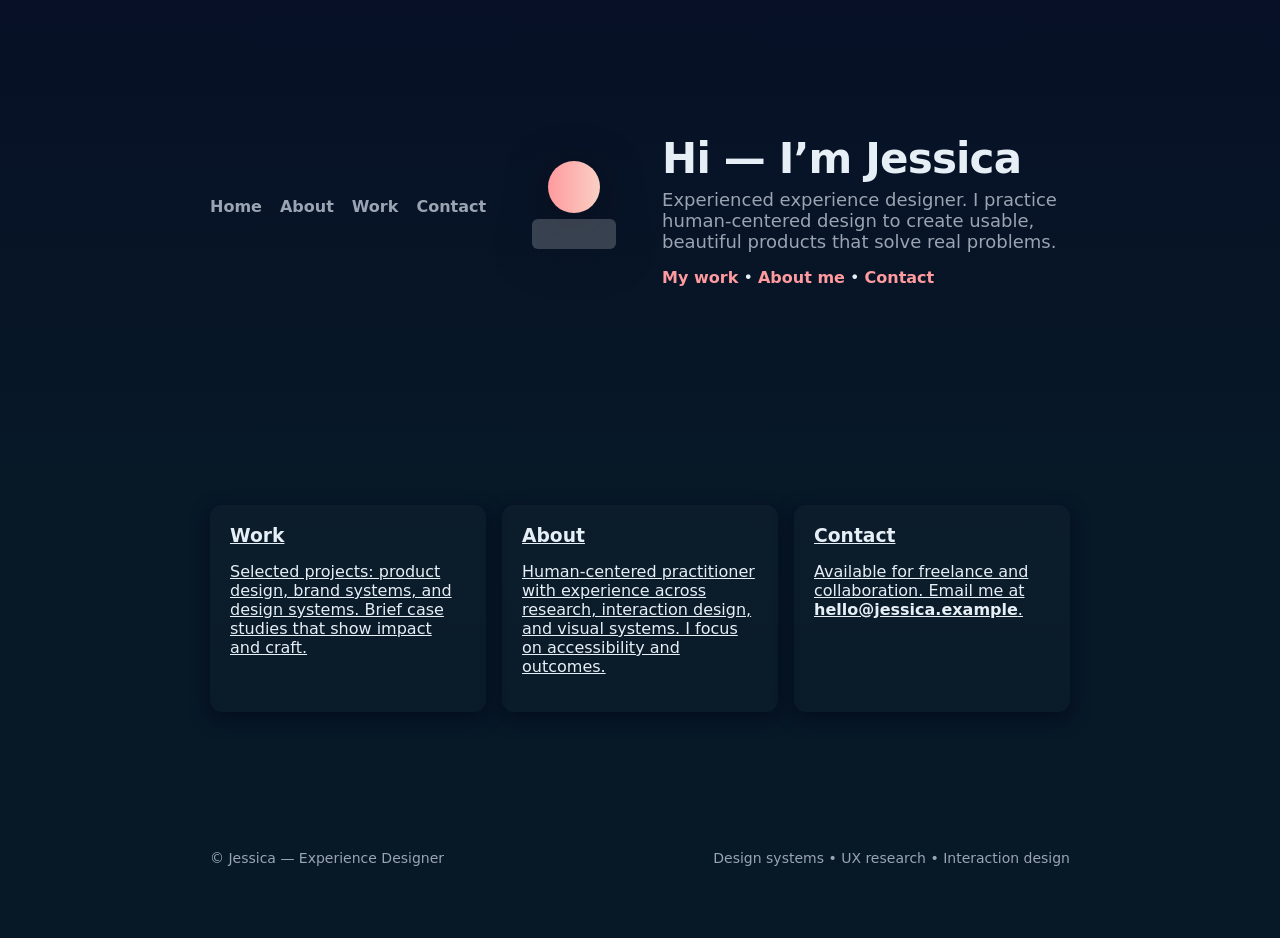
==== index.html @ 0a47e585 "first commit" ====
<!doctype html>
<html lang="en">
<head>
  <meta charset="utf-8">
  <meta name="viewport" content="width=device-width,initial-scale=1">
  <title>Jessica — Designer</title>
  <link rel="stylesheet" href="css/style.css">
</head>
<body>
  <header class="hero">
    <div class="container">
      <nav class="topnav" aria-label="Primary">
        <a href="index.html">Home</a>
        <a href="about.html">About</a>
        <a href="work.html">Work</a>
        <a href="contact.html">Contact</a>
      </nav>
      <div class="avatar" aria-hidden="true">
        <svg viewBox="0 0 120 120" xmlns="http://www.w3.org/2000/svg">
          <defs>
            <linearGradient id="g" x1="0" x2="1">
              <stop offset="0" stop-color="#ff9a9e"/>
              <stop offset="1" stop-color="#fad0c4"/>
            </linearGradient>
          </defs>
          <circle cx="60" cy="40" r="26" fill="url(#g)" />
          <rect x="18" y="72" width="84" height="30" rx="6" fill="#fff3" />
        </svg>
      </div>
      <div>
        <h1>Hi — I’m Jessica</h1>
        <p class="lead">Experienced experience designer. I practice human-centered design to create usable, beautiful products that solve real problems.</p>
        <p class="cta"><a href="work.html">My work</a>  •  <a href="about.html">About me</a>  •  <a href="contact.html">Contact</a></p>
      </div>
    </div>
  </header>

  <main class="container">
    <section class="grid">
      <a class="card" href="work.html">
        <h3>Work</h3>
        <p>Selected projects: product design, brand systems, and design systems. Brief case studies that show impact and craft.</p>
      </a>
      <a class="card" href="about.html">
        <h3>About</h3>
        <p>Human-centered practitioner with experience across research, interaction design, and visual systems. I focus on accessibility and outcomes.</p>
      </a>
      <a class="card" href="contact.html">
        <h3>Contact</h3>
        <p>Available for freelance and collaboration. Email me at <strong>hello@jessica.example</strong>.</p>
      </a>
    </section>
  </main>

  <footer class="footer">
    <div class="container">
      <div style="display:flex;justify-content:space-between;align-items:center;gap:12px;flex-wrap:wrap">
        <div>© Jessica — Experience Designer</div>
        <div style="color:var(--muted)">Design systems • UX research • Interaction design</div>
      </div>
    </div>
  </footer>
</body>
</html>
---- css/style.css ----
:root{
  --bg:#0f1724;
  --card:#0b1220;
  --accent1:#ff9a9e;
  --accent2:#fad0c4;
  --muted: #9aa4b2;
  --glass: rgba(255,255,255,0.04);
  --radius:14px;
}
*{box-sizing:border-box}
body{
  margin:0; font-family: Inter, -apple-system, system-ui, "Segoe UI", Roboto, "Helvetica Neue", Arial;
  background: linear-gradient(180deg,#071026 0%, #071827 50%);
  color:#e6eef6; -webkit-font-smoothing:antialiased;
}
.container{max-width:900px;margin:0 auto;padding:48px 20px}
.topnav{display:flex;gap:18px;justify-content:center;margin-bottom:18px}
.topnav a{color:var(--muted);text-decoration:none;font-weight:600}
.hero{padding:80px 0 40px; text-align:center}
.hero .avatar{width:120px;height:120px;margin:0 auto 18px;filter:drop-shadow(0 8px 20px rgba(10,10,20,0.6))}
h1{font-size:42px;margin:6px 0 6px;letter-spacing:-0.02em}
.lead{color:var(--muted);font-size:18px;margin:0 0 14px}
.cta a{color:var(--accent1);text-decoration:none;font-weight:600}
.card{background:linear-gradient(180deg,rgba(255,255,255,0.02),rgba(255,255,255,0.01));padding:20px;border-radius:12px;margin:18px 0;box-shadow:0 6px 18px rgba(2,6,23,0.6)}
.grid{display:grid;grid-template-columns:repeat(auto-fit,minmax(240px,1fr));gap:16px;margin-top:8px}
.card h3{margin:0 0 6px}
.footer{padding:24px 0;text-align:center;color:var(--muted);font-size:14px}
a{color:inherit}
@media(min-width:900px){
  .hero{display:flex;align-items:center;gap:28px;text-align:left;padding:80px 0}
  .hero .container{display:flex;align-items:center;gap:28px}
  .avatar{flex:0 0 120px}
  .topnav{justify-content:flex-start}
}
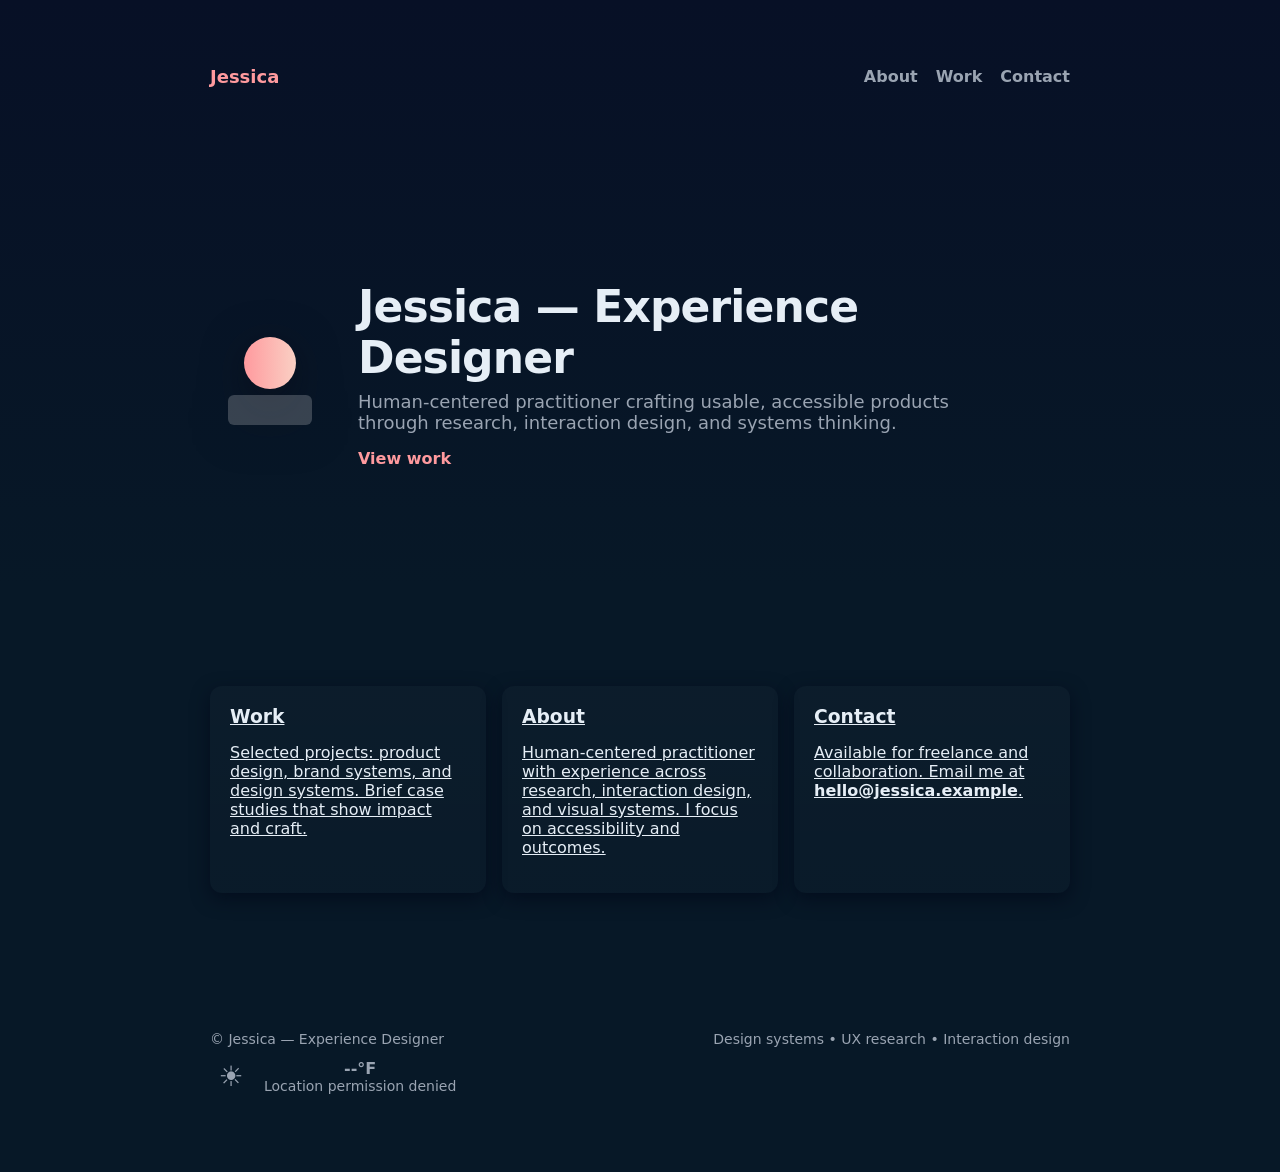
==== commit f07ceac5: "Added weather widget with geolocation and current weather display to the footer" ====
--- a/index.html
+++ b/index.html
@@ -7,14 +7,19 @@
   <link rel="stylesheet" href="css/style.css">
 </head>
 <body>
-  <header class="hero">
+  <nav class="topnav" aria-label="Primary">
     <div class="container">
-      <nav class="topnav" aria-label="Primary">
-        <a href="index.html">Home</a>
+      <a class="logo" href="index.html">Jessica</a>
+      <div class="links">
         <a href="about.html">About</a>
         <a href="work.html">Work</a>
         <a href="contact.html">Contact</a>
-      </nav>
+      </div>
+    </div>
+  </nav>
+
+  <header class="hero">
+    <div class="container hero-inner">
       <div class="avatar" aria-hidden="true">
         <svg viewBox="0 0 120 120" xmlns="http://www.w3.org/2000/svg">
           <defs>
@@ -27,10 +32,10 @@
           <rect x="18" y="72" width="84" height="30" rx="6" fill="#fff3" />
         </svg>
       </div>
-      <div>
-        <h1>Hi — I’m Jessica</h1>
-        <p class="lead">Experienced experience designer. I practice human-centered design to create usable, beautiful products that solve real problems.</p>
-        <p class="cta"><a href="work.html">My work</a>  •  <a href="about.html">About me</a>  •  <a href="contact.html">Contact</a></p>
+      <div class="hero-copy">
+        <h1>Jessica — Experience Designer</h1>
+        <p class="lead">Human-centered practitioner crafting usable, accessible products through research, interaction design, and systems thinking.</p>
+        <p class="cta"><a href="work.html">View work</a></p>
       </div>
     </div>
   </header>
@@ -58,7 +63,96 @@
         <div>© Jessica — Experience Designer</div>
         <div style="color:var(--muted)">Design systems • UX research • Interaction design</div>
       </div>
+      <div class="footer-weather" style="margin-top:12px">
+        <div class="weather-card" style="margin:0">
+          <div class="weather-content">
+            <div class="weather-emoji" id="weather-emoji" aria-hidden="true">☀️</div>
+            <div class="weather-details">
+              <div class="temp" id="weather-temp">--°F</div>
+              <div class="cond" id="weather-cond">Loading…</div>
+            </div>
+          </div>
+          <div class="weather-note" id="weather-note">Allow location to see local conditions.</div>
+        </div>
+      </div>
     </div>
   </footer>
+
+  <script>
+  // Weather widget using Open-Meteo (no API key). Uses browser geolocation.
+  (function(){
+    const tempEl = document.getElementById('weather-temp');
+    const condEl = document.getElementById('weather-cond');
+    const emojiEl = document.getElementById('weather-emoji');
+    const noteEl = document.getElementById('weather-note');
+
+    const codeMap = {
+      // open-meteo weathercode -> {emoji,label}
+      0: ['☀️','clear sky'],
+      1: ['🌤️','mainly clear'],
+      2: ['⛅','partly cloudy'],
+      3: ['☁️','overcast'],
+      45: ['🌫️','fog'],
+      48: ['🌫️','depositing rime fog'],
+      51: ['🌦️','light drizzle'],
+      53: ['🌦️','moderate drizzle'],
+      55: ['🌧️','dense drizzle'],
+      56: ['🌧️','light freezing drizzle'],
+      57: ['🌧️','dense freezing drizzle'],
+      61: ['🌧️','slight rain'],
+      63: ['🌧️','moderate rain'],
+      65: ['🌧️','heavy rain'],
+      66: ['🥶','light freezing rain'],
+      67: ['🥶','heavy freezing rain'],
+      71: ['🌨️','slight snow'],
+      73: ['🌨️','moderate snow'],
+      75: ['🌨️','heavy snow'],
+      77: ['🌨️','snow grains'],
+      80: ['🌦️','rain showers'],
+      81: ['🌧️','moderate showers'],
+      82: ['⛈️','violent showers'],
+      85: ['🌨️','slight snow showers'],
+      86: ['🌨️','heavy snow showers'],
+      95: ['⛈️','thunderstorm'],
+      96: ['⛈️','thunderstorm with slight hail'],
+      99: ['⛈️','thunderstorm with heavy hail']
+    };
+
+    function setWeather({temp,code}){
+      tempEl.textContent = Math.round(temp) + '°F';
+      const info = codeMap[code] || ['🌈','weather'];
+      emojiEl.textContent = info[0];
+      emojiEl.setAttribute('role','img');
+      emojiEl.setAttribute('aria-label', info[1]);
+      condEl.textContent = info[1];
+      noteEl.textContent = '';
+    }
+
+    function setError(msg){
+      condEl.textContent = msg;
+      noteEl.textContent = '';
+    }
+
+    if(!('geolocation' in navigator)){
+      setError('Geolocation not supported');
+    } else {
+      navigator.geolocation.getCurrentPosition(async pos=>{
+        const lat = pos.coords.latitude;
+        const lon = pos.coords.longitude;
+        try{
+          const url = `https://api.open-meteo.com/v1/forecast?latitude=${lat}&longitude=${lon}&current_weather=true&temperature_unit=fahrenheit&timezone=auto`;
+          const res = await fetch(url);
+          if(!res.ok) throw new Error('Weather fetch failed');
+          const data = await res.json();
+          if(data && data.current_weather){
+            setWeather({temp: data.current_weather.temperature, code: data.current_weather.weathercode});
+          } else {
+            setError('No weather data');
+          }
+        }catch(e){ setError('Weather unavailable'); }
+      }, err=>{ setError('Location permission denied'); });
+    }
+  })();
+  </script>
 </body>
 </html>
--- a/css/style.css
+++ b/css/style.css
@@ -14,21 +14,39 @@
   color:#e6eef6; -webkit-font-smoothing:antialiased;
 }
 .container{max-width:900px;margin:0 auto;padding:48px 20px}
-.topnav{display:flex;gap:18px;justify-content:center;margin-bottom:18px}
-.topnav a{color:var(--muted);text-decoration:none;font-weight:600}
-.hero{padding:80px 0 40px; text-align:center}
-.hero .avatar{width:120px;height:120px;margin:0 auto 18px;filter:drop-shadow(0 8px 20px rgba(10,10,20,0.6))}
+.topnav{background:transparent;padding:18px 0}
+.topnav .container{display:flex;align-items:center;justify-content:space-between}
+.topnav .logo{color:var(--accent1);font-weight:700;text-decoration:none;font-size:18px}
+.topnav .links{display:flex;gap:18px}
+.topnav .links a{color:var(--muted);text-decoration:none;font-weight:600}
+h1{font-size:42px;margin:6px 0 6px;letter-spacing:-0.02em}
+.hero{padding:60px 0 40px}
+.hero-inner{display:flex;align-items:center;gap:28px}
+.hero .avatar{width:120px;height:120px;margin:0;filter:drop-shadow(0 8px 20px rgba(10,10,20,0.6))}
+.hero-copy{max-width:620px}
+.hero-copy h1{font-size:44px;margin:0 0 8px}
 h1{font-size:42px;margin:6px 0 6px;letter-spacing:-0.02em}
 .lead{color:var(--muted);font-size:18px;margin:0 0 14px}
 .cta a{color:var(--accent1);text-decoration:none;font-weight:600}
 .card{background:linear-gradient(180deg,rgba(255,255,255,0.02),rgba(255,255,255,0.01));padding:20px;border-radius:12px;margin:18px 0;box-shadow:0 6px 18px rgba(2,6,23,0.6)}
+.weather-card{max-width:360px}
+.weather-content{display:flex;align-items:center;gap:12px}
+.weather-emoji{font-size:40px;flex:0 0 56px}
+.weather-details .temp{font-size:20px;font-weight:700}
+.weather-details .cond{color:var(--muted);font-size:14px}
+.weather-note{margin-top:10px;color:var(--muted);font-size:13px}
+
+/* Footer weather compact */
+.footer .footer-weather .weather-card{background:transparent;box-shadow:none;padding:0}
+.footer .weather-emoji{font-size:28px;flex:0 0 42px}
+.footer .weather-details .temp{font-size:16px}
+.footer .weather-note{margin-top:6px;font-size:12px}
 .grid{display:grid;grid-template-columns:repeat(auto-fit,minmax(240px,1fr));gap:16px;margin-top:8px}
 .card h3{margin:0 0 6px}
 .footer{padding:24px 0;text-align:center;color:var(--muted);font-size:14px}
 a{color:inherit}
 @media(min-width:900px){
-  .hero{display:flex;align-items:center;gap:28px;text-align:left;padding:80px 0}
-  .hero .container{display:flex;align-items:center;gap:28px}
+  .hero{padding:80px 0}
+  .hero-inner{align-items:center}
   .avatar{flex:0 0 120px}
-  .topnav{justify-content:flex-start}
 }
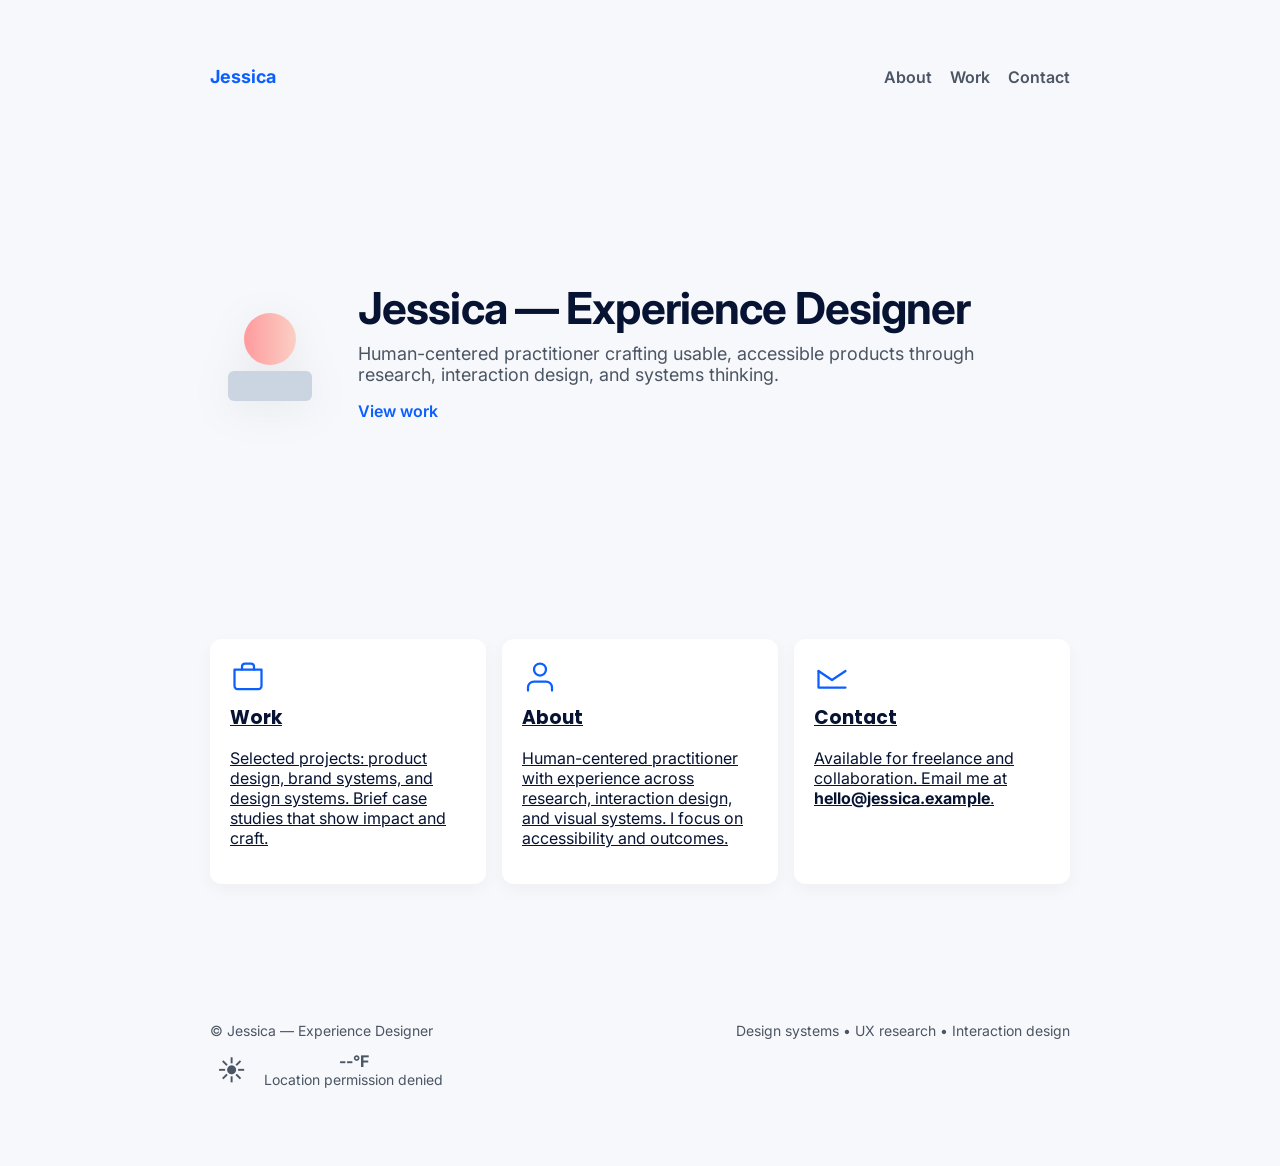
==== commit 49b4fb0e: "Updated the color scheme and added icons to widgets." ====
--- a/index.html
+++ b/index.html
@@ -4,6 +4,9 @@
   <meta charset="utf-8">
   <meta name="viewport" content="width=device-width,initial-scale=1">
   <title>Jessica — Designer</title>
+  <link rel="preconnect" href="https://fonts.googleapis.com">
+  <link rel="preconnect" href="https://fonts.gstatic.com" crossorigin>
+  <link href="https://fonts.googleapis.com/css2?family=Inter:wght@400;600;700&family=Poppins:wght@600;700&display=swap" rel="stylesheet">
   <link rel="stylesheet" href="css/style.css">
 </head>
 <body>
@@ -29,7 +32,7 @@
             </linearGradient>
           </defs>
           <circle cx="60" cy="40" r="26" fill="url(#g)" />
-          <rect x="18" y="72" width="84" height="30" rx="6" fill="#fff3" />
+          <rect x="18" y="72" width="84" height="30" rx="6" fill="#cbd5e1" />
         </svg>
       </div>
       <div class="hero-copy">
@@ -43,14 +46,23 @@
   <main class="container">
     <section class="grid">
       <a class="card" href="work.html">
+        <div class="card-icon" aria-hidden="true">
+          <svg width="36" height="36" viewBox="0 0 24 24" fill="none" xmlns="http://www.w3.org/2000/svg"><path d="M3 7h18v11a2 2 0 0 1-2 2H5a2 2 0 0 1-2-2V7z" stroke="currentColor" stroke-width="1.5" stroke-linecap="round" stroke-linejoin="round"/><path d="M8 7V5a2 2 0 0 1 2-2h4a2 2 0 0 1 2 2v2" stroke="currentColor" stroke-width="1.5" stroke-linecap="round" stroke-linejoin="round"/></svg>
+        </div>
         <h3>Work</h3>
         <p>Selected projects: product design, brand systems, and design systems. Brief case studies that show impact and craft.</p>
       </a>
       <a class="card" href="about.html">
+        <div class="card-icon" aria-hidden="true">
+          <svg width="36" height="36" viewBox="0 0 24 24" fill="none" xmlns="http://www.w3.org/2000/svg"><path d="M20 21v-2a4 4 0 0 0-4-4H8a4 4 0 0 0-4 4v2" stroke="currentColor" stroke-width="1.5" stroke-linecap="round" stroke-linejoin="round"/><circle cx="12" cy="7" r="4" stroke="currentColor" stroke-width="1.5" stroke-linecap="round" stroke-linejoin="round"/></svg>
+        </div>
         <h3>About</h3>
         <p>Human-centered practitioner with experience across research, interaction design, and visual systems. I focus on accessibility and outcomes.</p>
       </a>
       <a class="card" href="contact.html">
+        <div class="card-icon" aria-hidden="true">
+          <svg width="36" height="36" viewBox="0 0 24 24" fill="none" xmlns="http://www.w3.org/2000/svg"><path d="M3 8l9 6 9-6" stroke="currentColor" stroke-width="1.5" stroke-linecap="round" stroke-linejoin="round"/><path d="M21 19H3V8" stroke="currentColor" stroke-width="1.5" stroke-linecap="round" stroke-linejoin="round"/></svg>
+        </div>
         <h3>Contact</h3>
         <p>Available for freelance and collaboration. Email me at <strong>hello@jessica.example</strong>.</p>
       </a>
@@ -59,12 +71,12 @@
 
   <footer class="footer">
     <div class="container">
-      <div style="display:flex;justify-content:space-between;align-items:center;gap:12px;flex-wrap:wrap">
+      <div class="footer-top">
         <div>© Jessica — Experience Designer</div>
-        <div style="color:var(--muted)">Design systems • UX research • Interaction design</div>
+        <div class="footer-meta">Design systems • UX research • Interaction design</div>
       </div>
-      <div class="footer-weather" style="margin-top:12px">
-        <div class="weather-card" style="margin:0">
+      <div class="footer-weather">
+        <div class="weather-card">
           <div class="weather-content">
             <div class="weather-emoji" id="weather-emoji" aria-hidden="true">☀️</div>
             <div class="weather-details">
@@ -78,81 +90,6 @@
     </div>
   </footer>
 
-  <script>
-  // Weather widget using Open-Meteo (no API key). Uses browser geolocation.
-  (function(){
-    const tempEl = document.getElementById('weather-temp');
-    const condEl = document.getElementById('weather-cond');
-    const emojiEl = document.getElementById('weather-emoji');
-    const noteEl = document.getElementById('weather-note');
-
-    const codeMap = {
-      // open-meteo weathercode -> {emoji,label}
-      0: ['☀️','clear sky'],
-      1: ['🌤️','mainly clear'],
-      2: ['⛅','partly cloudy'],
-      3: ['☁️','overcast'],
-      45: ['🌫️','fog'],
-      48: ['🌫️','depositing rime fog'],
-      51: ['🌦️','light drizzle'],
-      53: ['🌦️','moderate drizzle'],
-      55: ['🌧️','dense drizzle'],
-      56: ['🌧️','light freezing drizzle'],
-      57: ['🌧️','dense freezing drizzle'],
-      61: ['🌧️','slight rain'],
-      63: ['🌧️','moderate rain'],
-      65: ['🌧️','heavy rain'],
-      66: ['🥶','light freezing rain'],
-      67: ['🥶','heavy freezing rain'],
-      71: ['🌨️','slight snow'],
-      73: ['🌨️','moderate snow'],
-      75: ['🌨️','heavy snow'],
-      77: ['🌨️','snow grains'],
-      80: ['🌦️','rain showers'],
-      81: ['🌧️','moderate showers'],
-      82: ['⛈️','violent showers'],
-      85: ['🌨️','slight snow showers'],
-      86: ['🌨️','heavy snow showers'],
-      95: ['⛈️','thunderstorm'],
-      96: ['⛈️','thunderstorm with slight hail'],
-      99: ['⛈️','thunderstorm with heavy hail']
-    };
-
-    function setWeather({temp,code}){
-      tempEl.textContent = Math.round(temp) + '°F';
-      const info = codeMap[code] || ['🌈','weather'];
-      emojiEl.textContent = info[0];
-      emojiEl.setAttribute('role','img');
-      emojiEl.setAttribute('aria-label', info[1]);
-      condEl.textContent = info[1];
-      noteEl.textContent = '';
-    }
-
-    function setError(msg){
-      condEl.textContent = msg;
-      noteEl.textContent = '';
-    }
-
-    if(!('geolocation' in navigator)){
-      setError('Geolocation not supported');
-    } else {
-      navigator.geolocation.getCurrentPosition(async pos=>{
-        const lat = pos.coords.latitude;
-        const lon = pos.coords.longitude;
-        try{
-          const url = `https://api.open-meteo.com/v1/forecast?latitude=${lat}&longitude=${lon}&current_weather=true&temperature_unit=fahrenheit&timezone=auto`;
-          const res = await fetch(url);
-          if(!res.ok) throw new Error('Weather fetch failed');
-          const data = await res.json();
-          if(data && data.current_weather){
-            setWeather({temp: data.current_weather.temperature, code: data.current_weather.weathercode});
-          } else {
-            setError('No weather data');
-          }
-        }catch(e){ setError('Weather unavailable'); }
-      }, err=>{ setError('Location permission denied'); });
-    }
-  })();
-  </script>
+  <script src="js/app.js" defer></script>
 </body>
 </html>
--- a/css/style.css
+++ b/css/style.css
@@ -1,17 +1,17 @@
 :root{
-  --bg:#0f1724;
-  --card:#0b1220;
-  --accent1:#ff9a9e;
-  --accent2:#fad0c4;
-  --muted: #9aa4b2;
-  --glass: rgba(255,255,255,0.04);
+  --bg: #f7f8fb;
+  --card: #ffffff;
+  --accent1: #0b5fff;
+  --accent2: #ffd6a5;
+  --muted: #4b5563;
+  --glass: rgba(2,6,23,0.02);
   --radius:14px;
 }
 *{box-sizing:border-box}
 body{
   margin:0; font-family: Inter, -apple-system, system-ui, "Segoe UI", Roboto, "Helvetica Neue", Arial;
-  background: linear-gradient(180deg,#071026 0%, #071827 50%);
-  color:#e6eef6; -webkit-font-smoothing:antialiased;
+  background: var(--bg);
+  color:#071332; -webkit-font-smoothing:antialiased;
 }
 .container{max-width:900px;margin:0 auto;padding:48px 20px}
 .topnav{background:transparent;padding:18px 0}
@@ -22,13 +22,15 @@
 h1{font-size:42px;margin:6px 0 6px;letter-spacing:-0.02em}
 .hero{padding:60px 0 40px}
 .hero-inner{display:flex;align-items:center;gap:28px}
-.hero .avatar{width:120px;height:120px;margin:0;filter:drop-shadow(0 8px 20px rgba(10,10,20,0.6))}
+.hero .avatar{width:120px;height:120px;margin:0;filter:drop-shadow(0 8px 20px rgba(2,6,23,0.06))}
 .hero-copy{max-width:620px}
 .hero-copy h1{font-size:44px;margin:0 0 8px}
 h1{font-size:42px;margin:6px 0 6px;letter-spacing:-0.02em}
 .lead{color:var(--muted);font-size:18px;margin:0 0 14px}
 .cta a{color:var(--accent1);text-decoration:none;font-weight:600}
-.card{background:linear-gradient(180deg,rgba(255,255,255,0.02),rgba(255,255,255,0.01));padding:20px;border-radius:12px;margin:18px 0;box-shadow:0 6px 18px rgba(2,6,23,0.6)}
+.card{background:var(--card);padding:20px;border-radius:12px;margin:18px 0;box-shadow:0 6px 18px rgba(16,24,40,0.04)}
+.card-icon{margin-bottom:8px;color:var(--accent1);display:flex;align-items:center}
+.card h3{font-family:Poppins, Inter, system-ui, sans-serif}
 .weather-card{max-width:360px}
 .weather-content{display:flex;align-items:center;gap:12px}
 .weather-emoji{font-size:40px;flex:0 0 56px}
@@ -41,6 +43,11 @@
 .footer .weather-emoji{font-size:28px;flex:0 0 42px}
 .footer .weather-details .temp{font-size:16px}
 .footer .weather-note{margin-top:6px;font-size:12px}
+
+/* footer layout replacements for removed inline styles */
+.footer-top{display:flex;justify-content:space-between;align-items:center;gap:12px;flex-wrap:wrap}
+.footer-meta{color:var(--muted)}
+.footer-weather{margin-top:12px}
 .grid{display:grid;grid-template-columns:repeat(auto-fit,minmax(240px,1fr));gap:16px;margin-top:8px}
 .card h3{margin:0 0 6px}
 .footer{padding:24px 0;text-align:center;color:var(--muted);font-size:14px}
